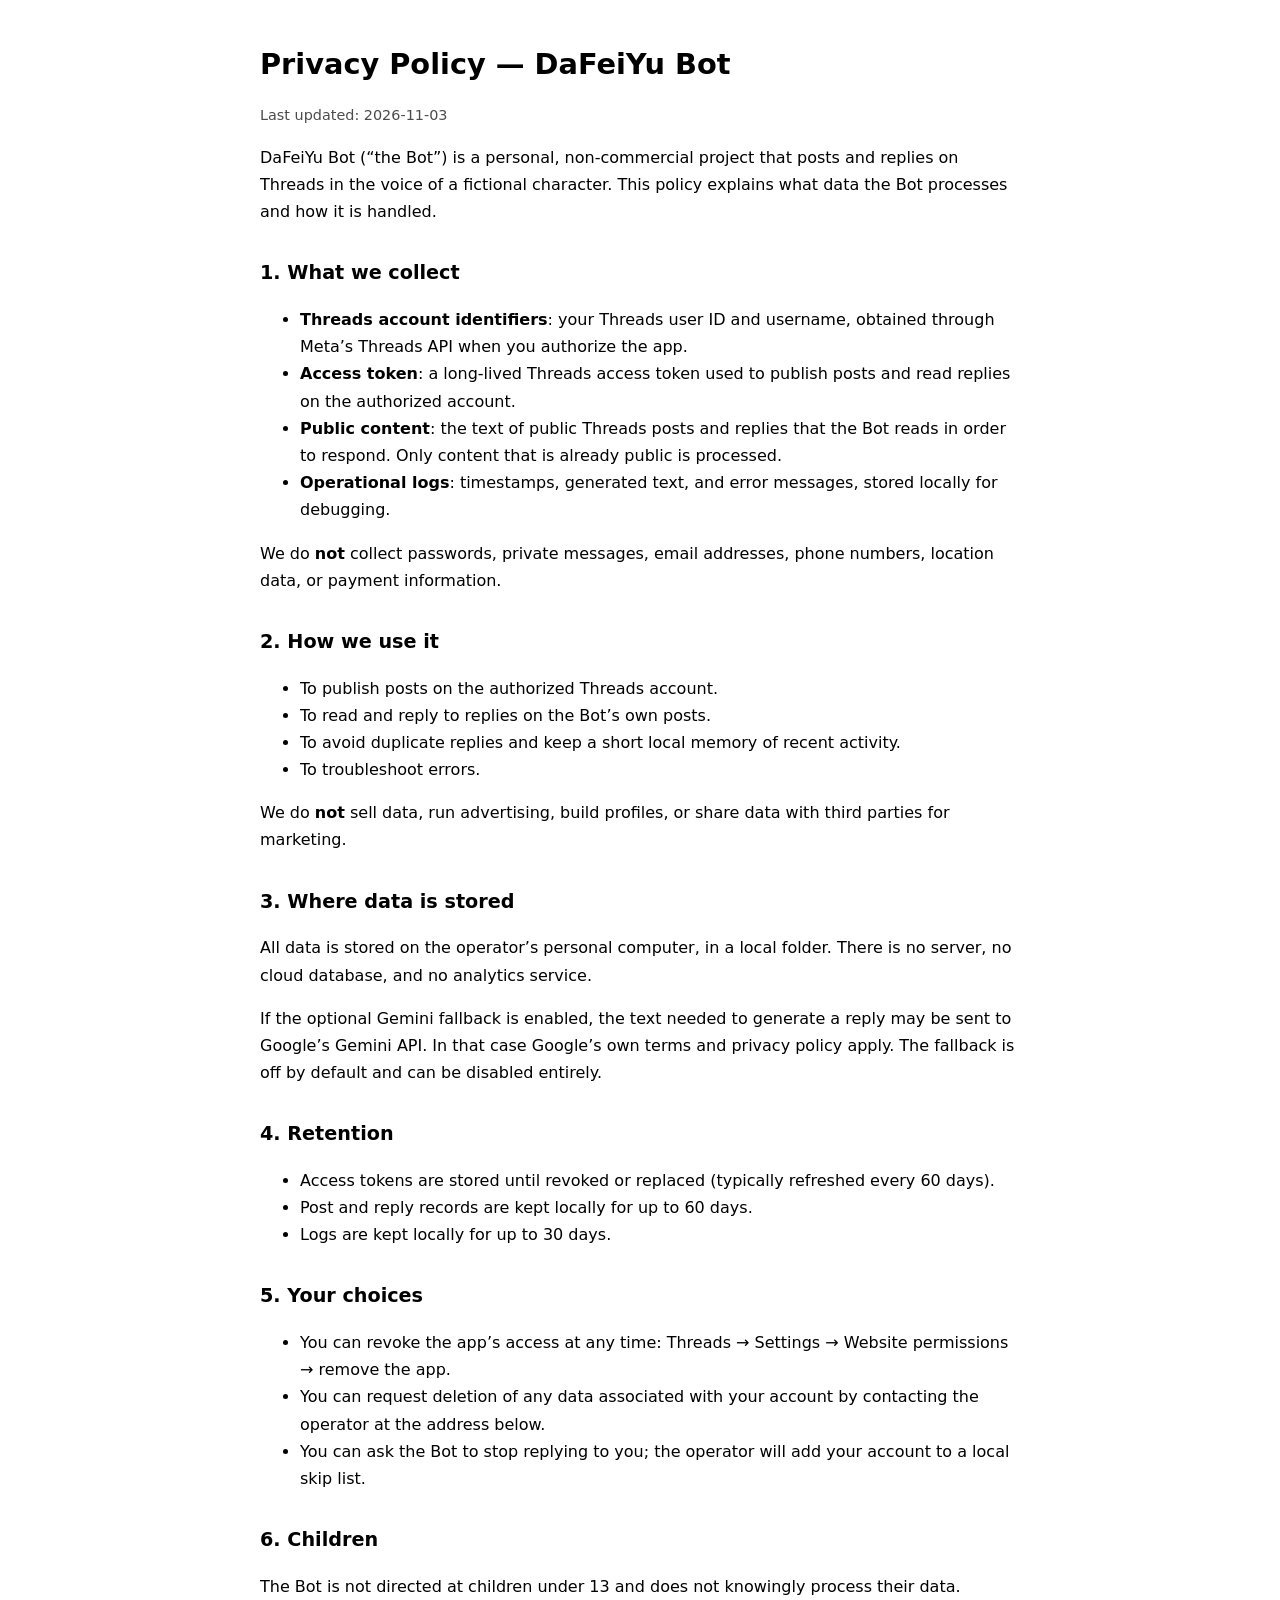
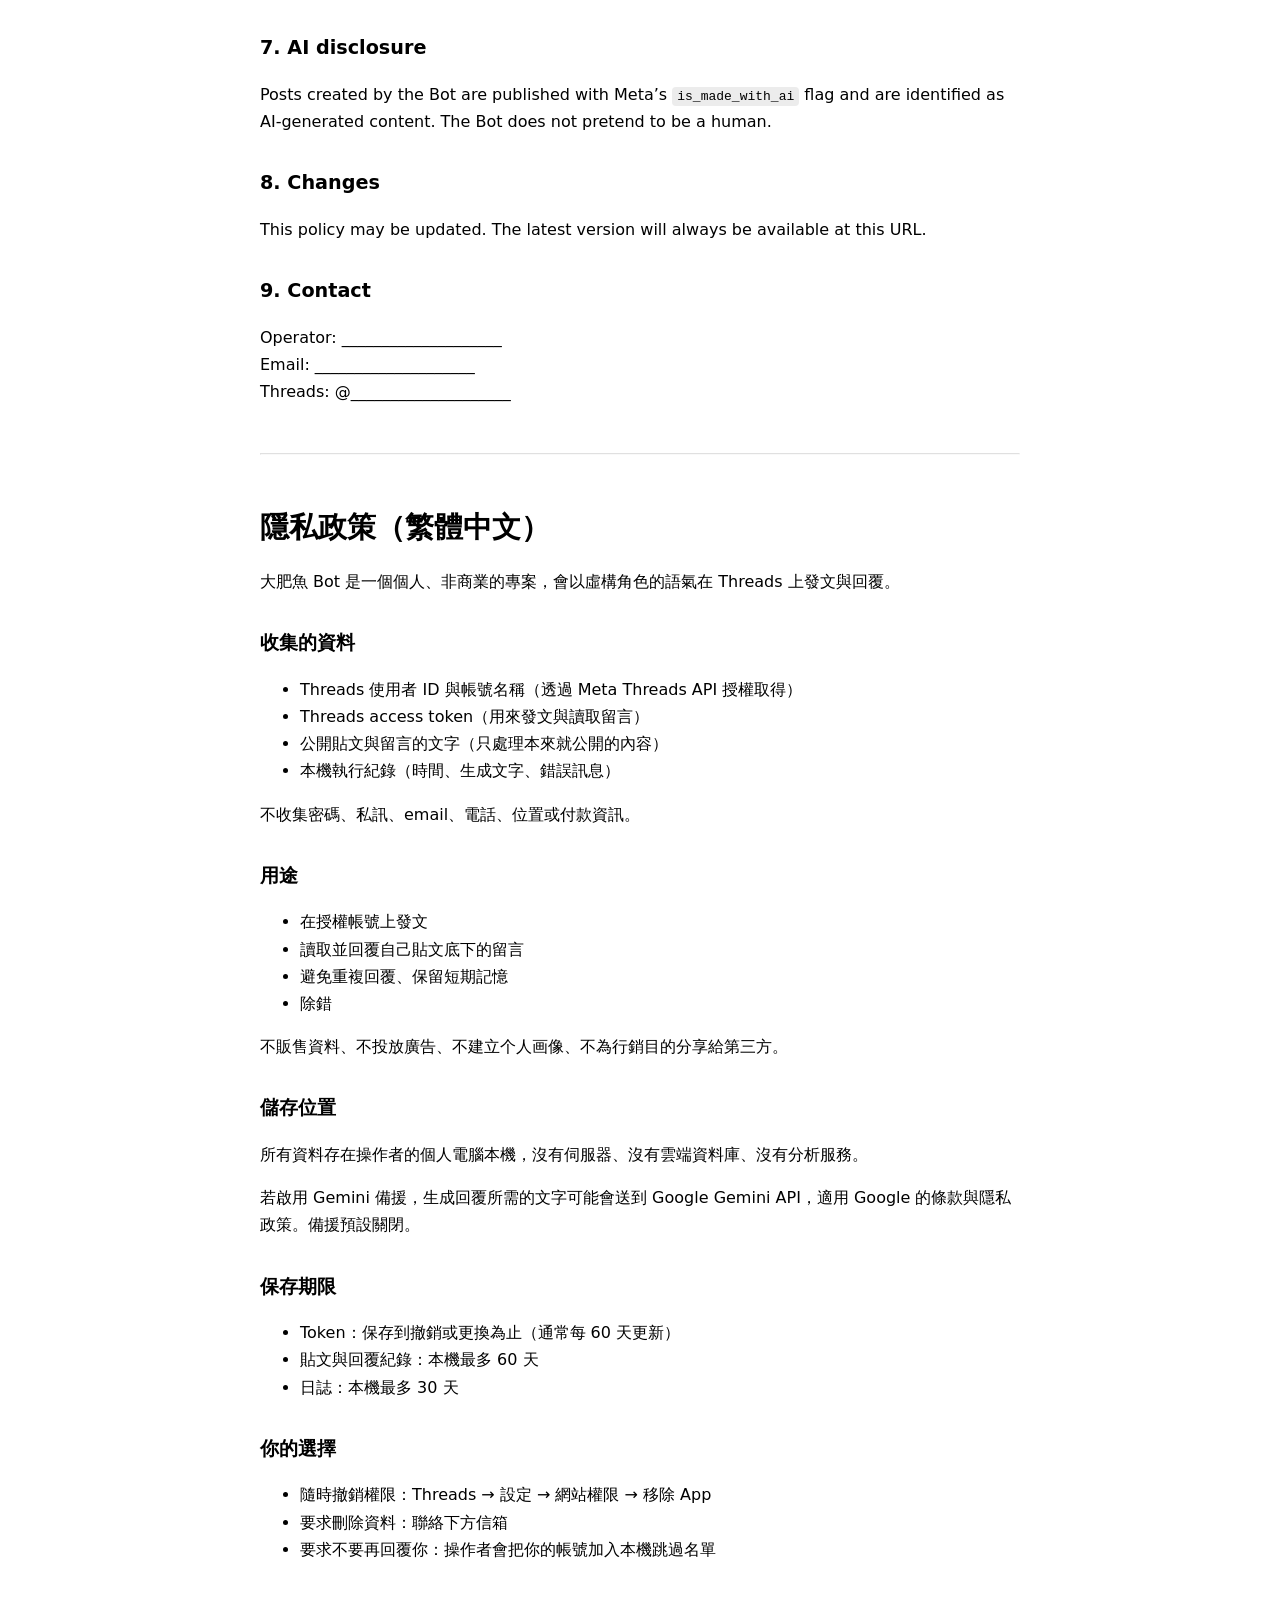
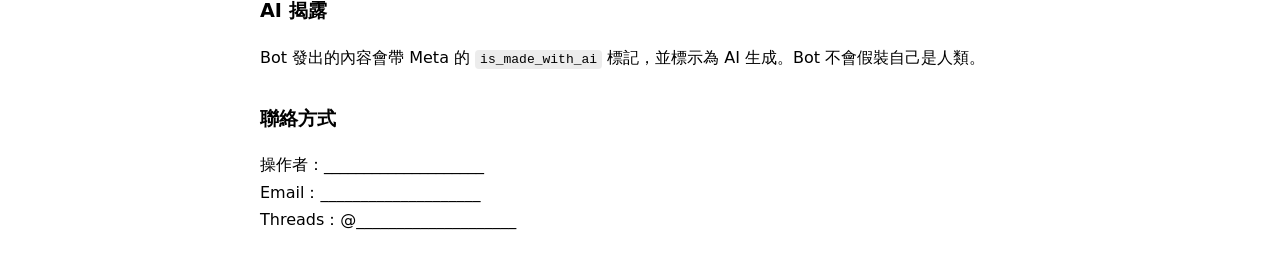
==== docs/app-review/privacy-policy.html @ 842f491e "第一次上傳：大肥魚 Threads 機器人 + 桌寵 + 手機版 + 雲端排程" ====
<!doctype html>
<html lang="en">
<head>
<meta charset="utf-8">
<meta name="viewport" content="width=device-width, initial-scale=1">
<title>Privacy Policy — DaFeiYu Bot</title>
<style>
  :root { color-scheme: light dark; }
  body { max-width: 760px; margin: 40px auto; padding: 0 20px; font-family: system-ui, -apple-system, "Segoe UI", sans-serif; line-height: 1.7; }
  h1 { font-size: 1.8rem; margin-bottom: .2rem; }
  h2 { margin-top: 2rem; font-size: 1.2rem; }
  .meta { opacity: .7; font-size: .9rem; }
  code { background: rgba(127,127,127,.15); padding: 2px 5px; border-radius: 4px; }
  hr { margin: 3rem 0; opacity: .3; }
</style>
</head>
<body>
<h1>Privacy Policy — DaFeiYu Bot</h1>
<p class="meta">Last updated: 2026-11-03</p>

<p>DaFeiYu Bot (“the Bot”) is a personal, non-commercial project that posts and replies on Threads in the voice of a fictional character. This policy explains what data the Bot processes and how it is handled.</p>

<h2>1. What we collect</h2>
<ul>
  <li><strong>Threads account identifiers</strong>: your Threads user ID and username, obtained through Meta’s Threads API when you authorize the app.</li>
  <li><strong>Access token</strong>: a long-lived Threads access token used to publish posts and read replies on the authorized account.</li>
  <li><strong>Public content</strong>: the text of public Threads posts and replies that the Bot reads in order to respond. Only content that is already public is processed.</li>
  <li><strong>Operational logs</strong>: timestamps, generated text, and error messages, stored locally for debugging.</li>
</ul>
<p>We do <strong>not</strong> collect passwords, private messages, email addresses, phone numbers, location data, or payment information.</p>

<h2>2. How we use it</h2>
<ul>
  <li>To publish posts on the authorized Threads account.</li>
  <li>To read and reply to replies on the Bot’s own posts.</li>
  <li>To avoid duplicate replies and keep a short local memory of recent activity.</li>
  <li>To troubleshoot errors.</li>
</ul>
<p>We do <strong>not</strong> sell data, run advertising, build profiles, or share data with third parties for marketing.</p>

<h2>3. Where data is stored</h2>
<p>All data is stored on the operator’s personal computer, in a local folder. There is no server, no cloud database, and no analytics service.</p>
<p>If the optional Gemini fallback is enabled, the text needed to generate a reply may be sent to Google’s Gemini API. In that case Google’s own terms and privacy policy apply. The fallback is off by default and can be disabled entirely.</p>

<h2>4. Retention</h2>
<ul>
  <li>Access tokens are stored until revoked or replaced (typically refreshed every 60 days).</li>
  <li>Post and reply records are kept locally for up to 60 days.</li>
  <li>Logs are kept locally for up to 30 days.</li>
</ul>

<h2>5. Your choices</h2>
<ul>
  <li>You can revoke the app’s access at any time: Threads → Settings → Website permissions → remove the app.</li>
  <li>You can request deletion of any data associated with your account by contacting the operator at the address below.</li>
  <li>You can ask the Bot to stop replying to you; the operator will add your account to a local skip list.</li>
</ul>

<h2>6. Children</h2>
<p>The Bot is not directed at children under 13 and does not knowingly process their data.</p>

<h2>7. AI disclosure</h2>
<p>Posts created by the Bot are published with Meta’s <code>is_made_with_ai</code> flag and are identified as AI-generated content. The Bot does not pretend to be a human.</p>

<h2>8. Changes</h2>
<p>This policy may be updated. The latest version will always be available at this URL.</p>

<h2>9. Contact</h2>
<p>Operator: ____________________<br>
Email: ____________________<br>
Threads: @____________________</p>

<hr>

<h1>隱私政策（繁體中文）</h1>
<p>大肥魚 Bot 是一個個人、非商業的專案，會以虛構角色的語氣在 Threads 上發文與回覆。</p>

<h2>收集的資料</h2>
<ul>
  <li>Threads 使用者 ID 與帳號名稱（透過 Meta Threads API 授權取得）</li>
  <li>Threads access token（用來發文與讀取留言）</li>
  <li>公開貼文與留言的文字（只處理本來就公開的內容）</li>
  <li>本機執行紀錄（時間、生成文字、錯誤訊息）</li>
</ul>
<p>不收集密碼、私訊、email、電話、位置或付款資訊。</p>

<h2>用途</h2>
<ul>
  <li>在授權帳號上發文</li>
  <li>讀取並回覆自己貼文底下的留言</li>
  <li>避免重複回覆、保留短期記憶</li>
  <li>除錯</li>
</ul>
<p>不販售資料、不投放廣告、不建立个人画像、不為行銷目的分享給第三方。</p>

<h2>儲存位置</h2>
<p>所有資料存在操作者的個人電腦本機，沒有伺服器、沒有雲端資料庫、沒有分析服務。</p>
<p>若啟用 Gemini 備援，生成回覆所需的文字可能會送到 Google Gemini API，適用 Google 的條款與隱私政策。備援預設關閉。</p>

<h2>保存期限</h2>
<ul>
  <li>Token：保存到撤銷或更換為止（通常每 60 天更新）</li>
  <li>貼文與回覆紀錄：本機最多 60 天</li>
  <li>日誌：本機最多 30 天</li>
</ul>

<h2>你的選擇</h2>
<ul>
  <li>隨時撤銷權限：Threads → 設定 → 網站權限 → 移除 App</li>
  <li>要求刪除資料：聯絡下方信箱</li>
  <li>要求不要再回覆你：操作者會把你的帳號加入本機跳過名單</li>
</ul>

<h2>AI 揭露</h2>
<p>Bot 發出的內容會帶 Meta 的 <code>is_made_with_ai</code> 標記，並標示為 AI 生成。Bot 不會假裝自己是人類。</p>

<h2>聯絡方式</h2>
<p>操作者：____________________<br>
Email：____________________<br>
Threads：@____________________</p>
</body>
</html>
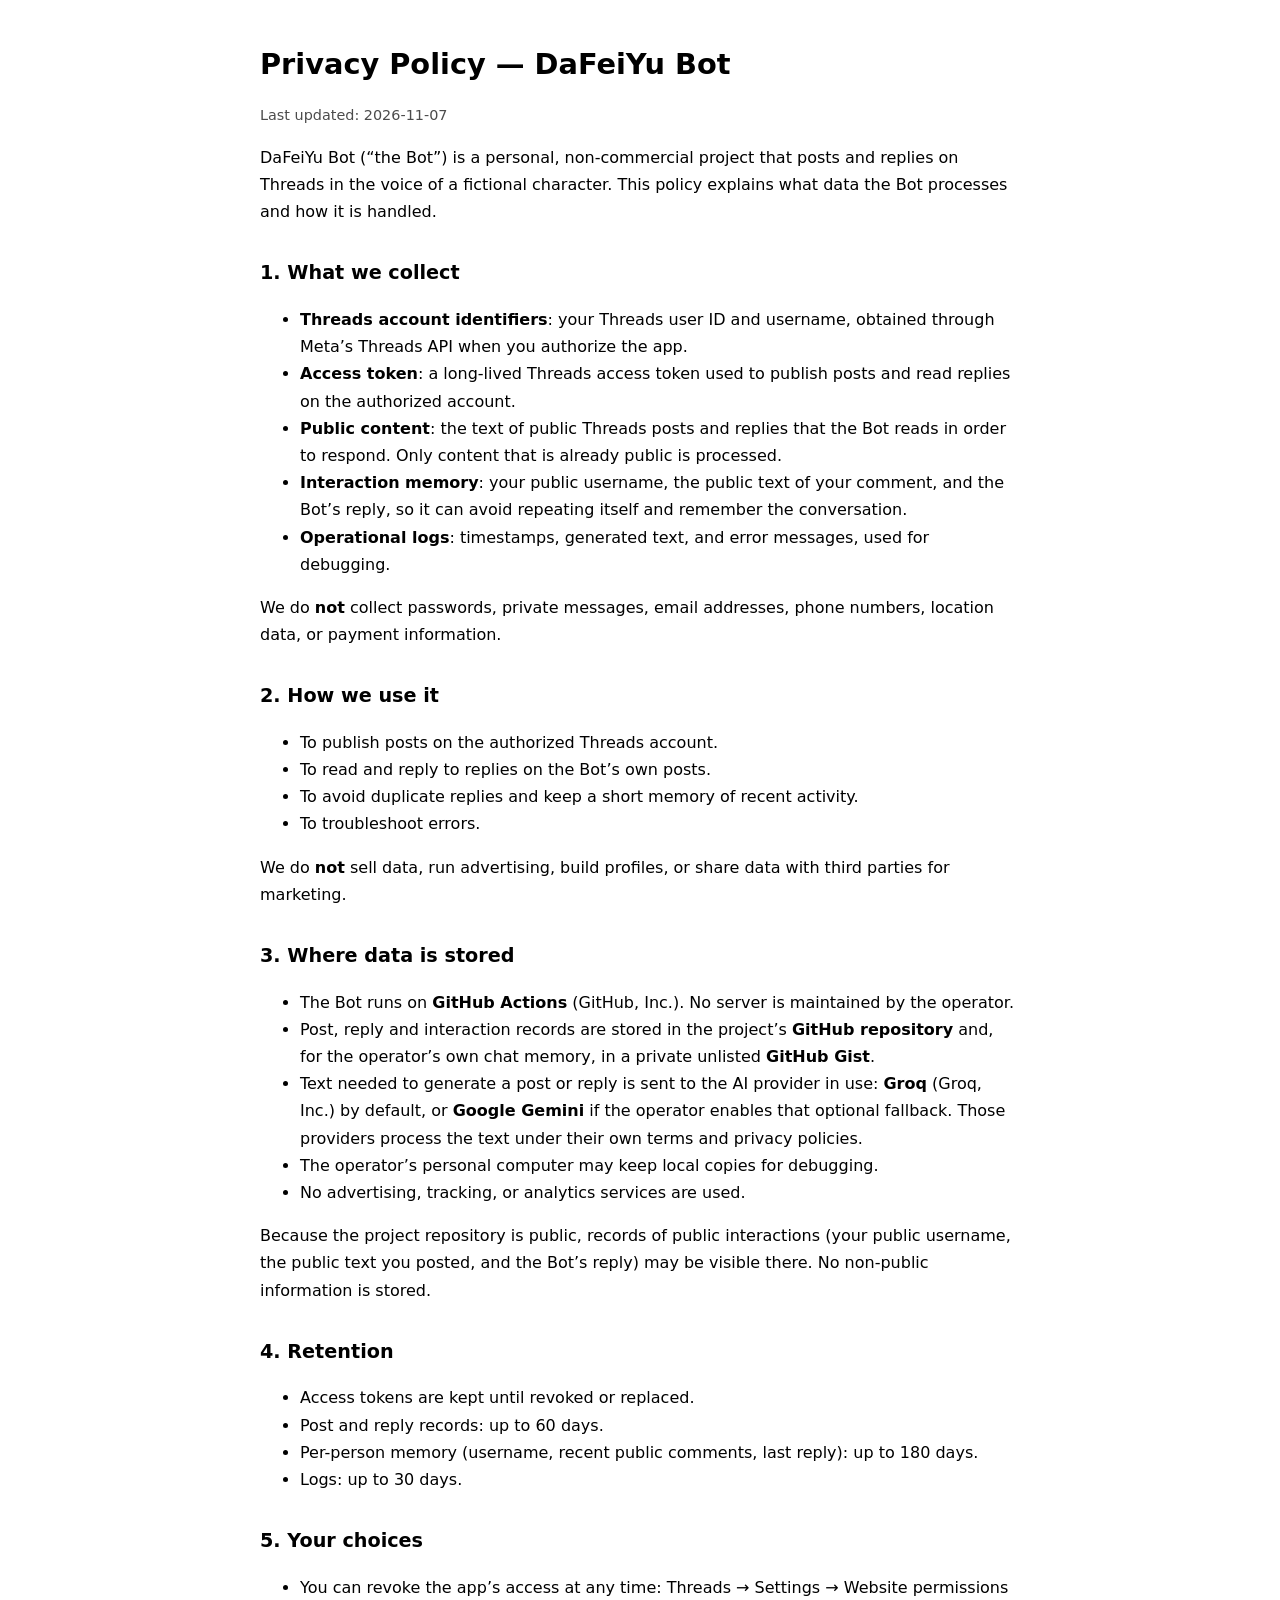
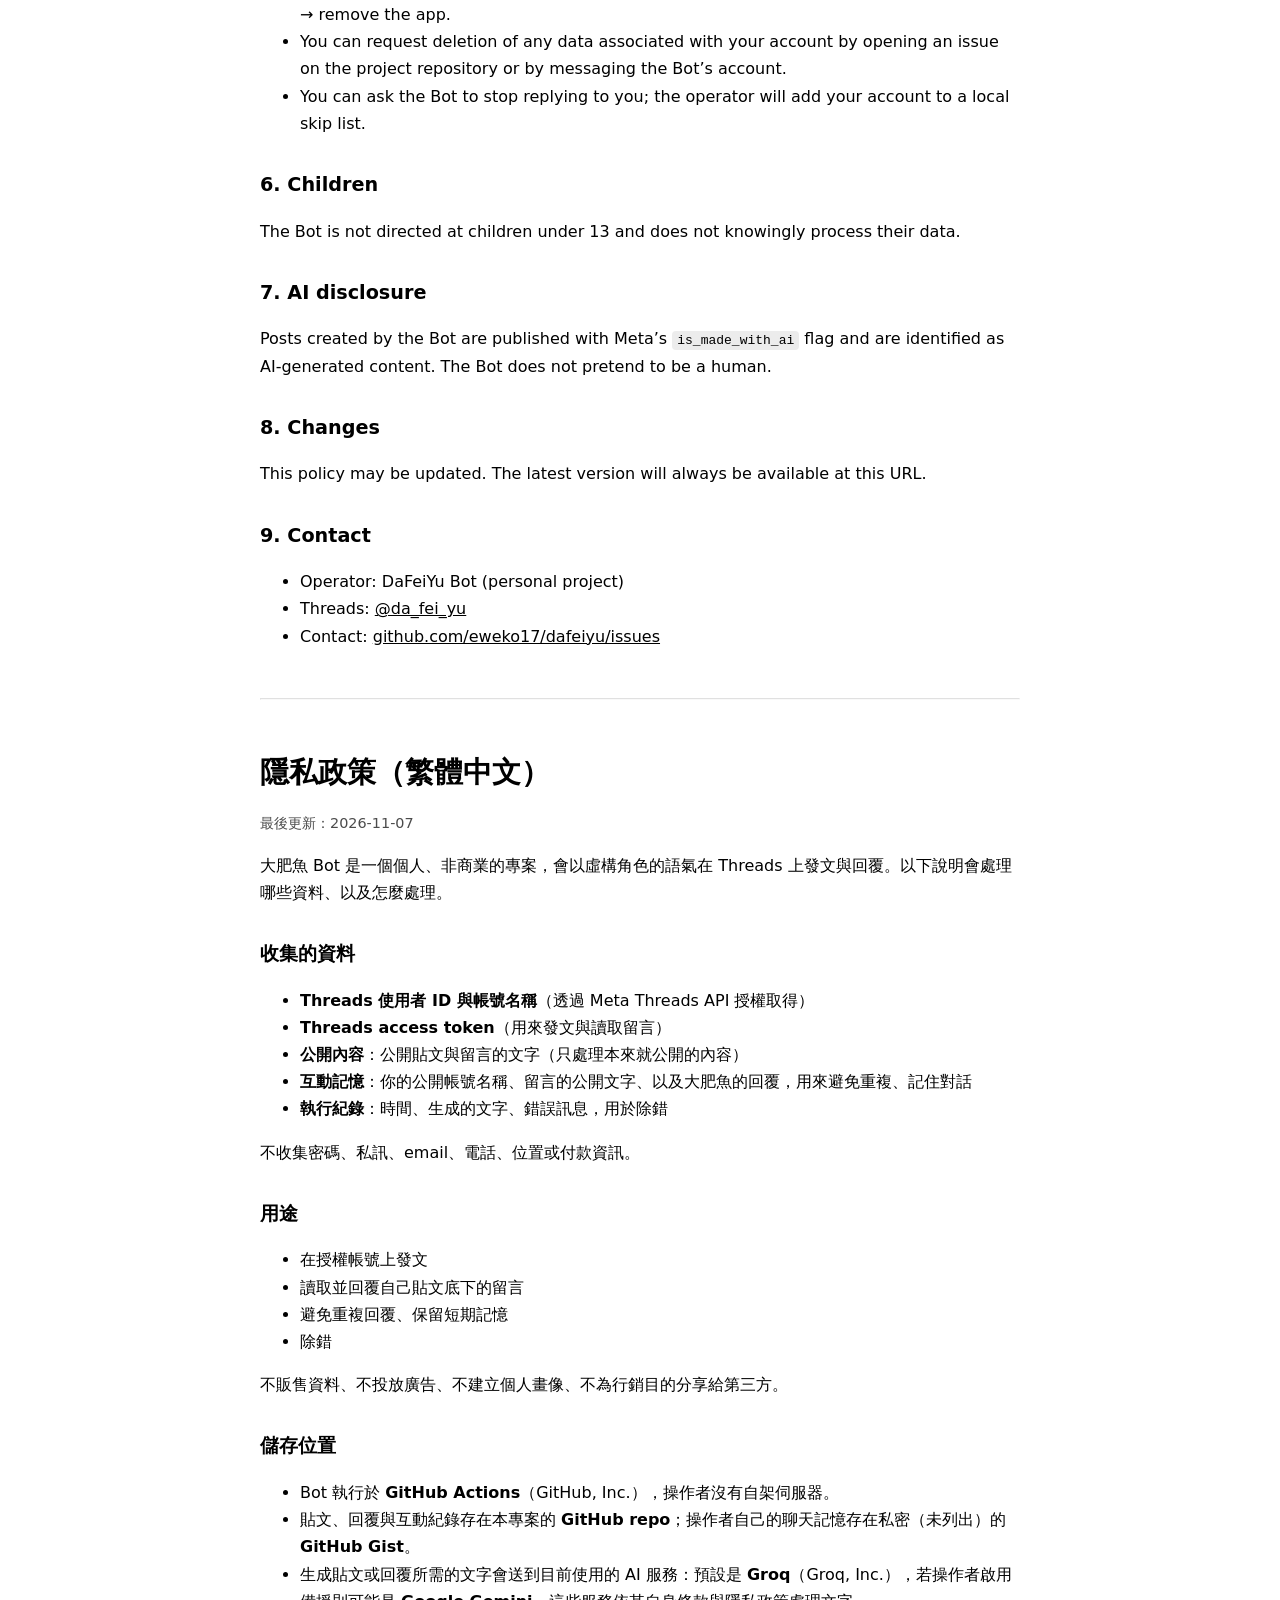
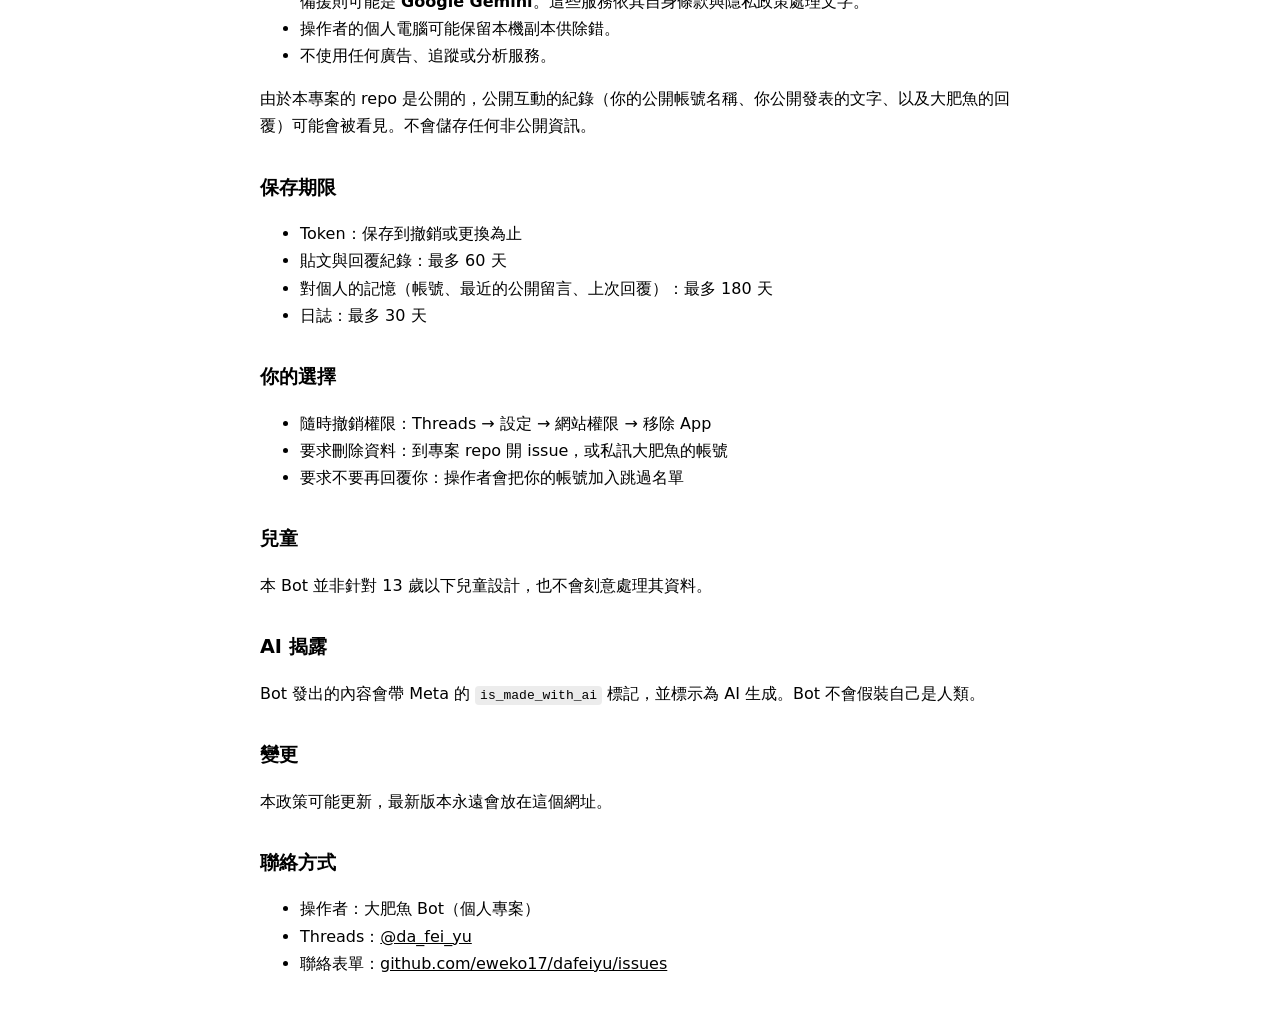
==== commit e1aa3bd2: "整理文件與排程：新增首頁、隱私權政策與服務條款，移除無效的雲端續期" ====
--- a/docs/app-review/privacy-policy.html
+++ b/docs/app-review/privacy-policy.html
@@ -6,17 +6,18 @@
 <title>Privacy Policy — DaFeiYu Bot</title>
 <style>
   :root { color-scheme: light dark; }
-  body { max-width: 760px; margin: 40px auto; padding: 0 20px; font-family: system-ui, -apple-system, "Segoe UI", sans-serif; line-height: 1.7; }
+  body { max-width: 760px; margin: 40px auto; padding: 0 20px; font-family: system-ui, -apple-system, "Segoe UI", "Noto Sans TC", sans-serif; line-height: 1.7; }
   h1 { font-size: 1.8rem; margin-bottom: .2rem; }
   h2 { margin-top: 2rem; font-size: 1.2rem; }
   .meta { opacity: .7; font-size: .9rem; }
   code { background: rgba(127,127,127,.15); padding: 2px 5px; border-radius: 4px; }
   hr { margin: 3rem 0; opacity: .3; }
+  a { color: inherit; }
 </style>
 </head>
 <body>
 <h1>Privacy Policy — DaFeiYu Bot</h1>
-<p class="meta">Last updated: 2026-11-03</p>
+<p class="meta">Last updated: 2026-11-07</p>
 
 <p>DaFeiYu Bot (“the Bot”) is a personal, non-commercial project that posts and replies on Threads in the voice of a fictional character. This policy explains what data the Bot processes and how it is handled.</p>
 
@@ -25,7 +26,8 @@
   <li><strong>Threads account identifiers</strong>: your Threads user ID and username, obtained through Meta’s Threads API when you authorize the app.</li>
   <li><strong>Access token</strong>: a long-lived Threads access token used to publish posts and read replies on the authorized account.</li>
   <li><strong>Public content</strong>: the text of public Threads posts and replies that the Bot reads in order to respond. Only content that is already public is processed.</li>
-  <li><strong>Operational logs</strong>: timestamps, generated text, and error messages, stored locally for debugging.</li>
+  <li><strong>Interaction memory</strong>: your public username, the public text of your comment, and the Bot’s reply, so it can avoid repeating itself and remember the conversation.</li>
+  <li><strong>Operational logs</strong>: timestamps, generated text, and error messages, used for debugging.</li>
 </ul>
 <p>We do <strong>not</strong> collect passwords, private messages, email addresses, phone numbers, location data, or payment information.</p>
 
@@ -33,26 +35,33 @@
 <ul>
   <li>To publish posts on the authorized Threads account.</li>
   <li>To read and reply to replies on the Bot’s own posts.</li>
-  <li>To avoid duplicate replies and keep a short local memory of recent activity.</li>
+  <li>To avoid duplicate replies and keep a short memory of recent activity.</li>
   <li>To troubleshoot errors.</li>
 </ul>
 <p>We do <strong>not</strong> sell data, run advertising, build profiles, or share data with third parties for marketing.</p>
 
 <h2>3. Where data is stored</h2>
-<p>All data is stored on the operator’s personal computer, in a local folder. There is no server, no cloud database, and no analytics service.</p>
-<p>If the optional Gemini fallback is enabled, the text needed to generate a reply may be sent to Google’s Gemini API. In that case Google’s own terms and privacy policy apply. The fallback is off by default and can be disabled entirely.</p>
+<ul>
+  <li>The Bot runs on <strong>GitHub Actions</strong> (GitHub, Inc.). No server is maintained by the operator.</li>
+  <li>Post, reply and interaction records are stored in the project’s <strong>GitHub repository</strong> and, for the operator’s own chat memory, in a private unlisted <strong>GitHub Gist</strong>.</li>
+  <li>Text needed to generate a post or reply is sent to the AI provider in use: <strong>Groq</strong> (Groq, Inc.) by default, or <strong>Google Gemini</strong> if the operator enables that optional fallback. Those providers process the text under their own terms and privacy policies.</li>
+  <li>The operator’s personal computer may keep local copies for debugging.</li>
+  <li>No advertising, tracking, or analytics services are used.</li>
+</ul>
+<p>Because the project repository is public, records of public interactions (your public username, the public text you posted, and the Bot’s reply) may be visible there. No non-public information is stored.</p>
 
 <h2>4. Retention</h2>
 <ul>
-  <li>Access tokens are stored until revoked or replaced (typically refreshed every 60 days).</li>
-  <li>Post and reply records are kept locally for up to 60 days.</li>
-  <li>Logs are kept locally for up to 30 days.</li>
+  <li>Access tokens are kept until revoked or replaced.</li>
+  <li>Post and reply records: up to 60 days.</li>
+  <li>Per-person memory (username, recent public comments, last reply): up to 180 days.</li>
+  <li>Logs: up to 30 days.</li>
 </ul>
 
 <h2>5. Your choices</h2>
 <ul>
   <li>You can revoke the app’s access at any time: Threads → Settings → Website permissions → remove the app.</li>
-  <li>You can request deletion of any data associated with your account by contacting the operator at the address below.</li>
+  <li>You can request deletion of any data associated with your account by opening an issue on the project repository or by messaging the Bot’s account.</li>
   <li>You can ask the Bot to stop replying to you; the operator will add your account to a local skip list.</li>
 </ul>
 
@@ -66,21 +75,26 @@
 <p>This policy may be updated. The latest version will always be available at this URL.</p>
 
 <h2>9. Contact</h2>
-<p>Operator: ____________________<br>
-Email: ____________________<br>
-Threads: @____________________</p>
+<ul>
+  <li>Operator: DaFeiYu Bot (personal project)</li>
+  <li>Threads: <a href="https://www.threads.net/@da_fei_yu">@da_fei_yu</a></li>
+  <li>Contact: <a href="https://github.com/eweko17/dafeiyu/issues">github.com/eweko17/dafeiyu/issues</a></li>
+</ul>
 
 <hr>
 
 <h1>隱私政策（繁體中文）</h1>
-<p>大肥魚 Bot 是一個個人、非商業的專案，會以虛構角色的語氣在 Threads 上發文與回覆。</p>
+<p class="meta">最後更新：2026-11-07</p>
+
+<p>大肥魚 Bot 是一個個人、非商業的專案，會以虛構角色的語氣在 Threads 上發文與回覆。以下說明會處理哪些資料、以及怎麼處理。</p>
 
 <h2>收集的資料</h2>
 <ul>
-  <li>Threads 使用者 ID 與帳號名稱（透過 Meta Threads API 授權取得）</li>
-  <li>Threads access token（用來發文與讀取留言）</li>
-  <li>公開貼文與留言的文字（只處理本來就公開的內容）</li>
-  <li>本機執行紀錄（時間、生成文字、錯誤訊息）</li>
+  <li><strong>Threads 使用者 ID 與帳號名稱</strong>（透過 Meta Threads API 授權取得）</li>
+  <li><strong>Threads access token</strong>（用來發文與讀取留言）</li>
+  <li><strong>公開內容</strong>：公開貼文與留言的文字（只處理本來就公開的內容）</li>
+  <li><strong>互動記憶</strong>：你的公開帳號名稱、留言的公開文字、以及大肥魚的回覆，用來避免重複、記住對話</li>
+  <li><strong>執行紀錄</strong>：時間、生成的文字、錯誤訊息，用於除錯</li>
 </ul>
 <p>不收集密碼、私訊、email、電話、位置或付款資訊。</p>
 
@@ -91,32 +105,47 @@
   <li>避免重複回覆、保留短期記憶</li>
   <li>除錯</li>
 </ul>
-<p>不販售資料、不投放廣告、不建立个人画像、不為行銷目的分享給第三方。</p>
+<p>不販售資料、不投放廣告、不建立個人畫像、不為行銷目的分享給第三方。</p>
 
 <h2>儲存位置</h2>
-<p>所有資料存在操作者的個人電腦本機，沒有伺服器、沒有雲端資料庫、沒有分析服務。</p>
-<p>若啟用 Gemini 備援，生成回覆所需的文字可能會送到 Google Gemini API，適用 Google 的條款與隱私政策。備援預設關閉。</p>
+<ul>
+  <li>Bot 執行於 <strong>GitHub Actions</strong>（GitHub, Inc.），操作者沒有自架伺服器。</li>
+  <li>貼文、回覆與互動紀錄存在本專案的 <strong>GitHub repo</strong>；操作者自己的聊天記憶存在私密（未列出）的 <strong>GitHub Gist</strong>。</li>
+  <li>生成貼文或回覆所需的文字會送到目前使用的 AI 服務：預設是 <strong>Groq</strong>（Groq, Inc.），若操作者啟用備援則可能是 <strong>Google Gemini</strong>。這些服務依其自身條款與隱私政策處理文字。</li>
+  <li>操作者的個人電腦可能保留本機副本供除錯。</li>
+  <li>不使用任何廣告、追蹤或分析服務。</li>
+</ul>
+<p>由於本專案的 repo 是公開的，公開互動的紀錄（你的公開帳號名稱、你公開發表的文字、以及大肥魚的回覆）可能會被看見。不會儲存任何非公開資訊。</p>
 
 <h2>保存期限</h2>
 <ul>
-  <li>Token：保存到撤銷或更換為止（通常每 60 天更新）</li>
-  <li>貼文與回覆紀錄：本機最多 60 天</li>
-  <li>日誌：本機最多 30 天</li>
+  <li>Token：保存到撤銷或更換為止</li>
+  <li>貼文與回覆紀錄：最多 60 天</li>
+  <li>對個人的記憶（帳號、最近的公開留言、上次回覆）：最多 180 天</li>
+  <li>日誌：最多 30 天</li>
 </ul>
 
 <h2>你的選擇</h2>
 <ul>
   <li>隨時撤銷權限：Threads → 設定 → 網站權限 → 移除 App</li>
-  <li>要求刪除資料：聯絡下方信箱</li>
-  <li>要求不要再回覆你：操作者會把你的帳號加入本機跳過名單</li>
+  <li>要求刪除資料：到專案 repo 開 issue，或私訊大肥魚的帳號</li>
+  <li>要求不要再回覆你：操作者會把你的帳號加入跳過名單</li>
 </ul>
+
+<h2>兒童</h2>
+<p>本 Bot 並非針對 13 歲以下兒童設計，也不會刻意處理其資料。</p>
 
 <h2>AI 揭露</h2>
 <p>Bot 發出的內容會帶 Meta 的 <code>is_made_with_ai</code> 標記，並標示為 AI 生成。Bot 不會假裝自己是人類。</p>
 
+<h2>變更</h2>
+<p>本政策可能更新，最新版本永遠會放在這個網址。</p>
+
 <h2>聯絡方式</h2>
-<p>操作者：____________________<br>
-Email：____________________<br>
-Threads：@____________________</p>
+<ul>
+  <li>操作者：大肥魚 Bot（個人專案）</li>
+  <li>Threads：<a href="https://www.threads.net/@da_fei_yu">@da_fei_yu</a></li>
+  <li>聯絡表單：<a href="https://github.com/eweko17/dafeiyu/issues">github.com/eweko17/dafeiyu/issues</a></li>
+</ul>
 </body>
 </html>
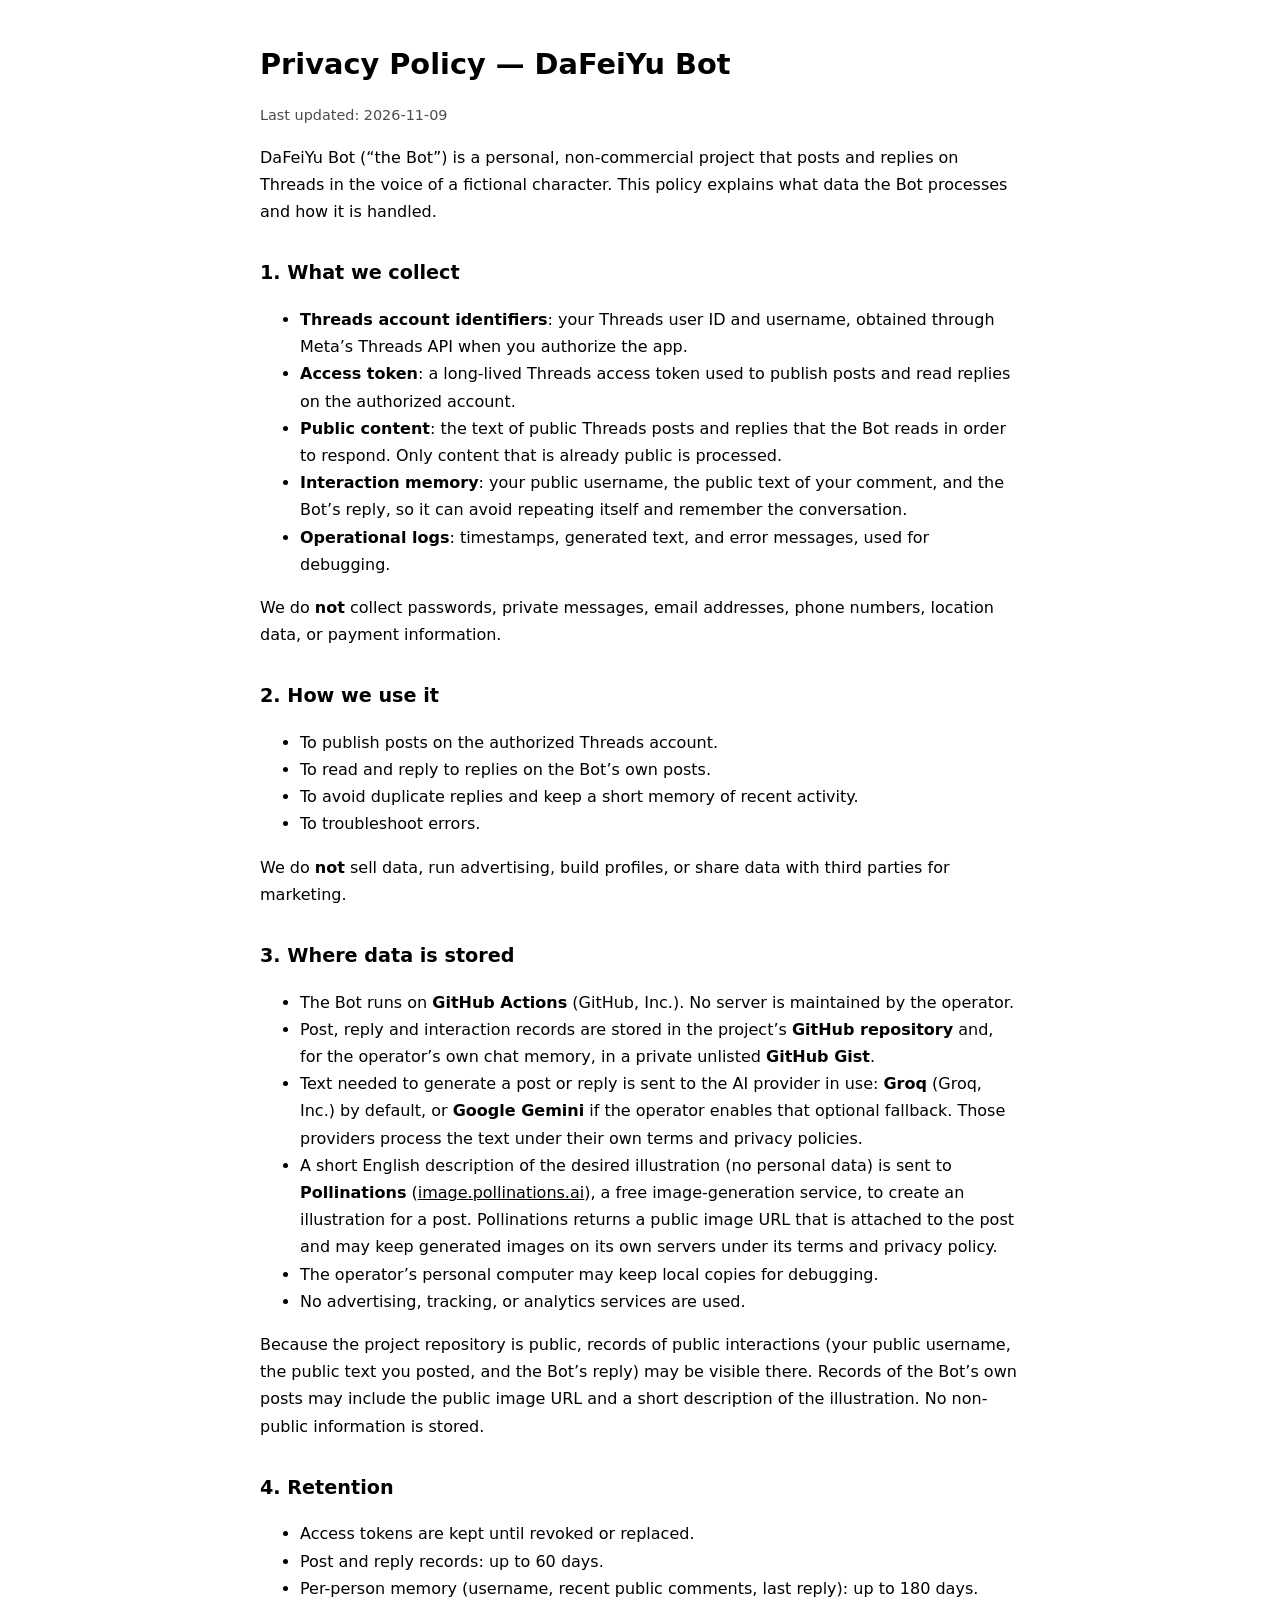
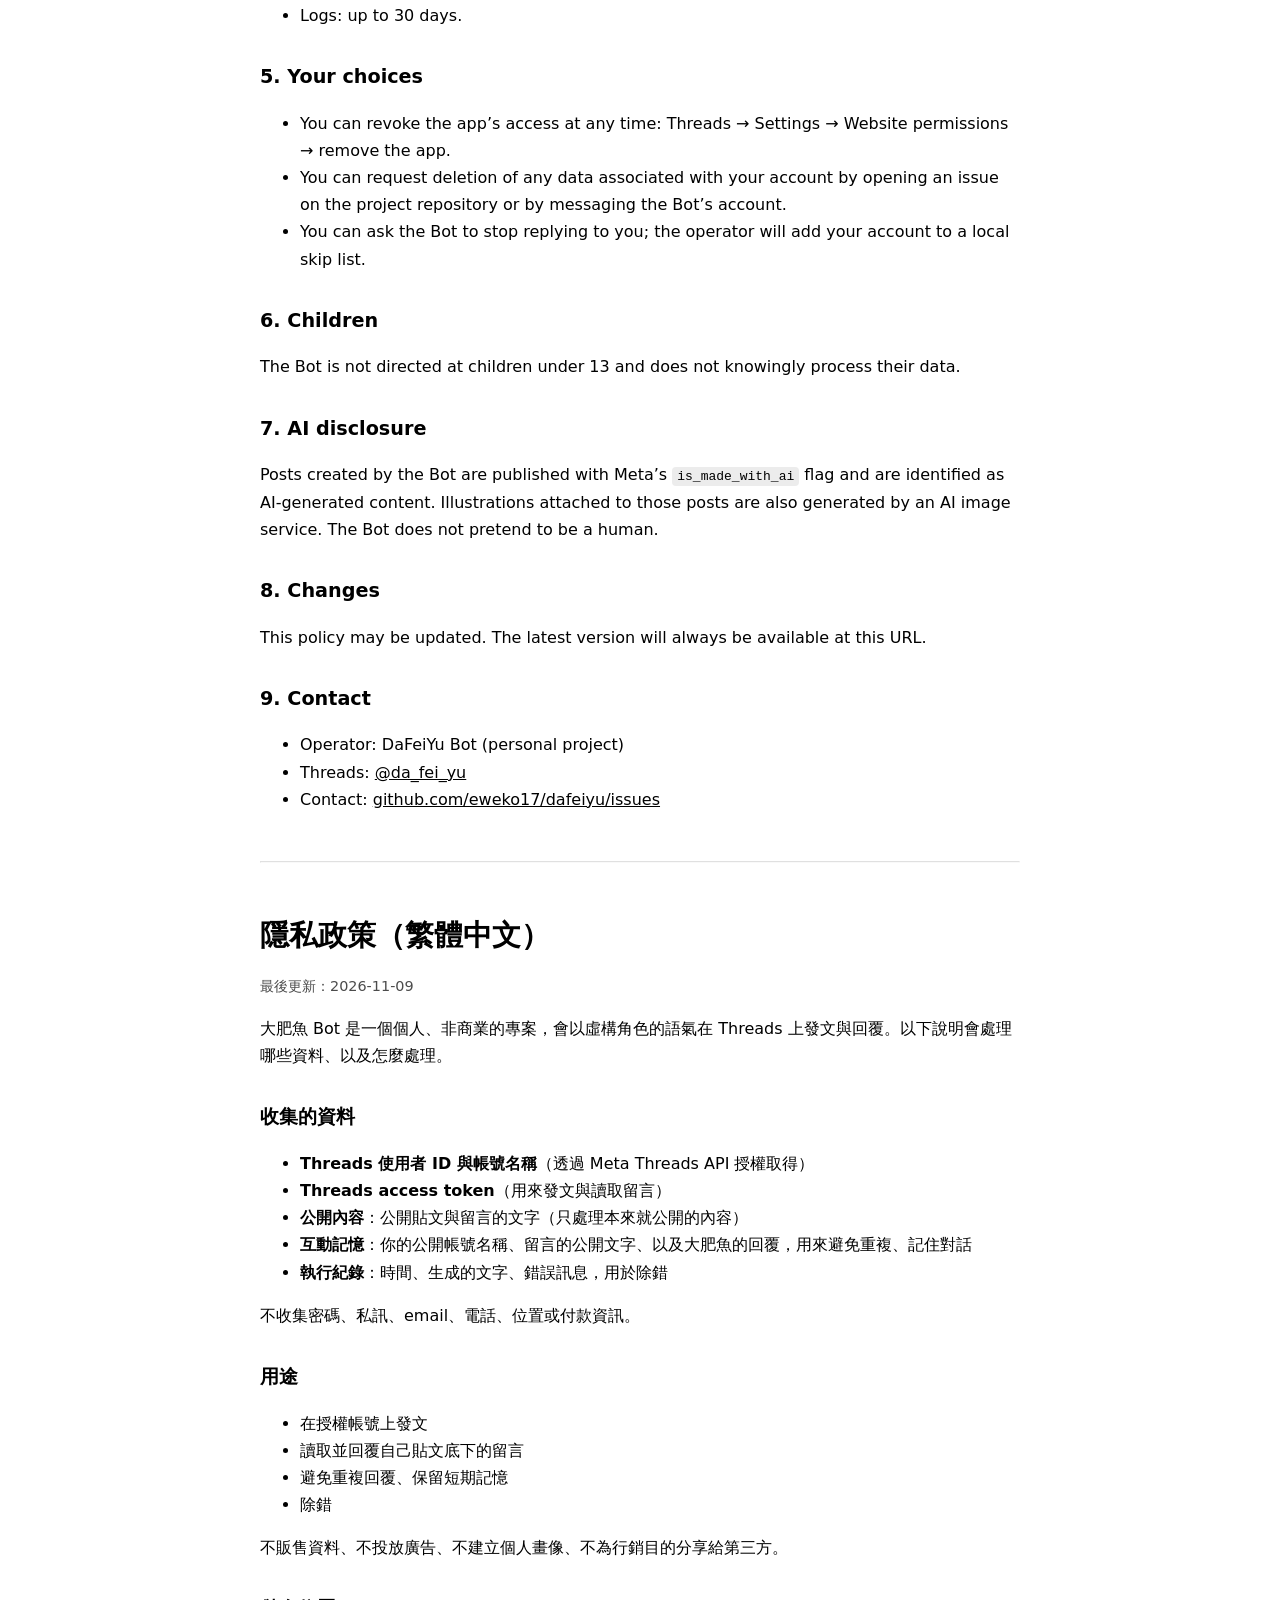
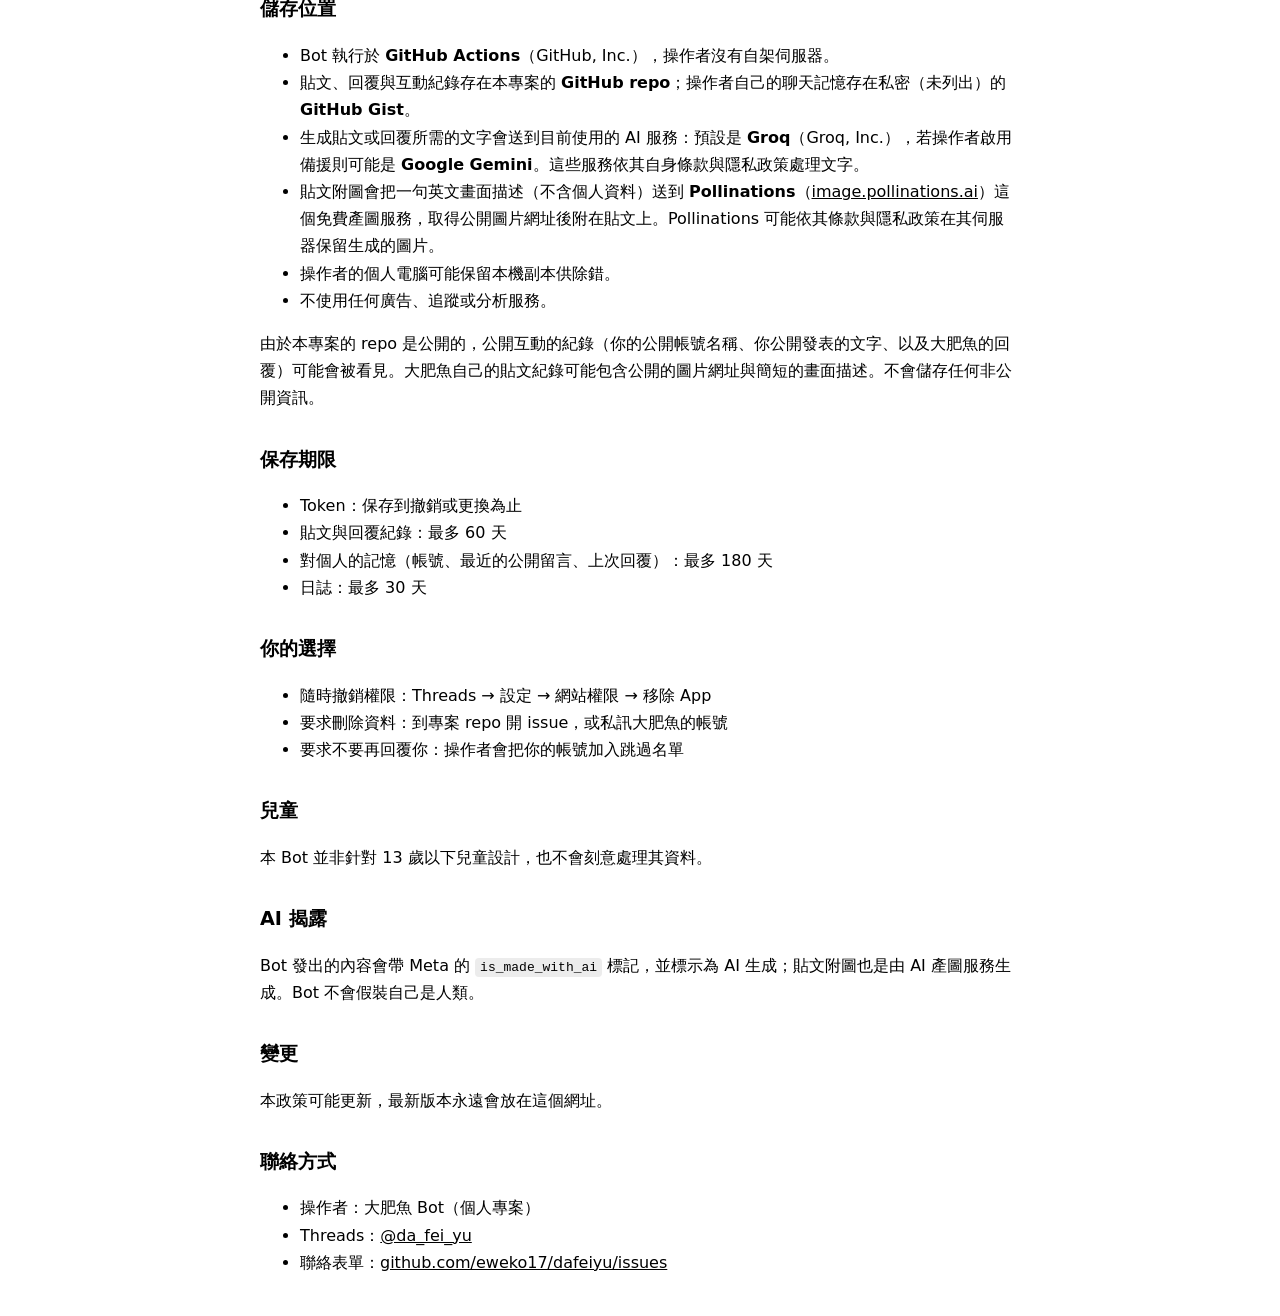
==== commit ade804bf: "貼文支援自動配圖：免費 Pollinations 產圖，失敗退回純文字" ====
--- a/docs/app-review/privacy-policy.html
+++ b/docs/app-review/privacy-policy.html
@@ -17,7 +17,7 @@
 </head>
 <body>
 <h1>Privacy Policy — DaFeiYu Bot</h1>
-<p class="meta">Last updated: 2026-11-07</p>
+<p class="meta">Last updated: 2026-11-09</p>
 
 <p>DaFeiYu Bot (“the Bot”) is a personal, non-commercial project that posts and replies on Threads in the voice of a fictional character. This policy explains what data the Bot processes and how it is handled.</p>
 
@@ -45,10 +45,11 @@
   <li>The Bot runs on <strong>GitHub Actions</strong> (GitHub, Inc.). No server is maintained by the operator.</li>
   <li>Post, reply and interaction records are stored in the project’s <strong>GitHub repository</strong> and, for the operator’s own chat memory, in a private unlisted <strong>GitHub Gist</strong>.</li>
   <li>Text needed to generate a post or reply is sent to the AI provider in use: <strong>Groq</strong> (Groq, Inc.) by default, or <strong>Google Gemini</strong> if the operator enables that optional fallback. Those providers process the text under their own terms and privacy policies.</li>
+  <li>A short English description of the desired illustration (no personal data) is sent to <strong>Pollinations</strong> (<a href="https://image.pollinations.ai">image.pollinations.ai</a>), a free image-generation service, to create an illustration for a post. Pollinations returns a public image URL that is attached to the post and may keep generated images on its own servers under its terms and privacy policy.</li>
   <li>The operator’s personal computer may keep local copies for debugging.</li>
   <li>No advertising, tracking, or analytics services are used.</li>
 </ul>
-<p>Because the project repository is public, records of public interactions (your public username, the public text you posted, and the Bot’s reply) may be visible there. No non-public information is stored.</p>
+<p>Because the project repository is public, records of public interactions (your public username, the public text you posted, and the Bot’s reply) may be visible there. Records of the Bot’s own posts may include the public image URL and a short description of the illustration. No non-public information is stored.</p>
 
 <h2>4. Retention</h2>
 <ul>
@@ -69,7 +70,7 @@
 <p>The Bot is not directed at children under 13 and does not knowingly process their data.</p>
 
 <h2>7. AI disclosure</h2>
-<p>Posts created by the Bot are published with Meta’s <code>is_made_with_ai</code> flag and are identified as AI-generated content. The Bot does not pretend to be a human.</p>
+<p>Posts created by the Bot are published with Meta’s <code>is_made_with_ai</code> flag and are identified as AI-generated content. Illustrations attached to those posts are also generated by an AI image service. The Bot does not pretend to be a human.</p>
 
 <h2>8. Changes</h2>
 <p>This policy may be updated. The latest version will always be available at this URL.</p>
@@ -84,7 +85,7 @@
 <hr>
 
 <h1>隱私政策（繁體中文）</h1>
-<p class="meta">最後更新：2026-11-07</p>
+<p class="meta">最後更新：2026-11-09</p>
 
 <p>大肥魚 Bot 是一個個人、非商業的專案，會以虛構角色的語氣在 Threads 上發文與回覆。以下說明會處理哪些資料、以及怎麼處理。</p>
 
@@ -112,10 +113,11 @@
   <li>Bot 執行於 <strong>GitHub Actions</strong>（GitHub, Inc.），操作者沒有自架伺服器。</li>
   <li>貼文、回覆與互動紀錄存在本專案的 <strong>GitHub repo</strong>；操作者自己的聊天記憶存在私密（未列出）的 <strong>GitHub Gist</strong>。</li>
   <li>生成貼文或回覆所需的文字會送到目前使用的 AI 服務：預設是 <strong>Groq</strong>（Groq, Inc.），若操作者啟用備援則可能是 <strong>Google Gemini</strong>。這些服務依其自身條款與隱私政策處理文字。</li>
+  <li>貼文附圖會把一句英文畫面描述（不含個人資料）送到 <strong>Pollinations</strong>（<a href="https://image.pollinations.ai">image.pollinations.ai</a>）這個免費產圖服務，取得公開圖片網址後附在貼文上。Pollinations 可能依其條款與隱私政策在其伺服器保留生成的圖片。</li>
   <li>操作者的個人電腦可能保留本機副本供除錯。</li>
   <li>不使用任何廣告、追蹤或分析服務。</li>
 </ul>
-<p>由於本專案的 repo 是公開的，公開互動的紀錄（你的公開帳號名稱、你公開發表的文字、以及大肥魚的回覆）可能會被看見。不會儲存任何非公開資訊。</p>
+<p>由於本專案的 repo 是公開的，公開互動的紀錄（你的公開帳號名稱、你公開發表的文字、以及大肥魚的回覆）可能會被看見。大肥魚自己的貼文紀錄可能包含公開的圖片網址與簡短的畫面描述。不會儲存任何非公開資訊。</p>
 
 <h2>保存期限</h2>
 <ul>
@@ -136,7 +138,7 @@
 <p>本 Bot 並非針對 13 歲以下兒童設計，也不會刻意處理其資料。</p>
 
 <h2>AI 揭露</h2>
-<p>Bot 發出的內容會帶 Meta 的 <code>is_made_with_ai</code> 標記，並標示為 AI 生成。Bot 不會假裝自己是人類。</p>
+<p>Bot 發出的內容會帶 Meta 的 <code>is_made_with_ai</code> 標記，並標示為 AI 生成；貼文附圖也是由 AI 產圖服務生成。Bot 不會假裝自己是人類。</p>
 
 <h2>變更</h2>
 <p>本政策可能更新，最新版本永遠會放在這個網址。</p>
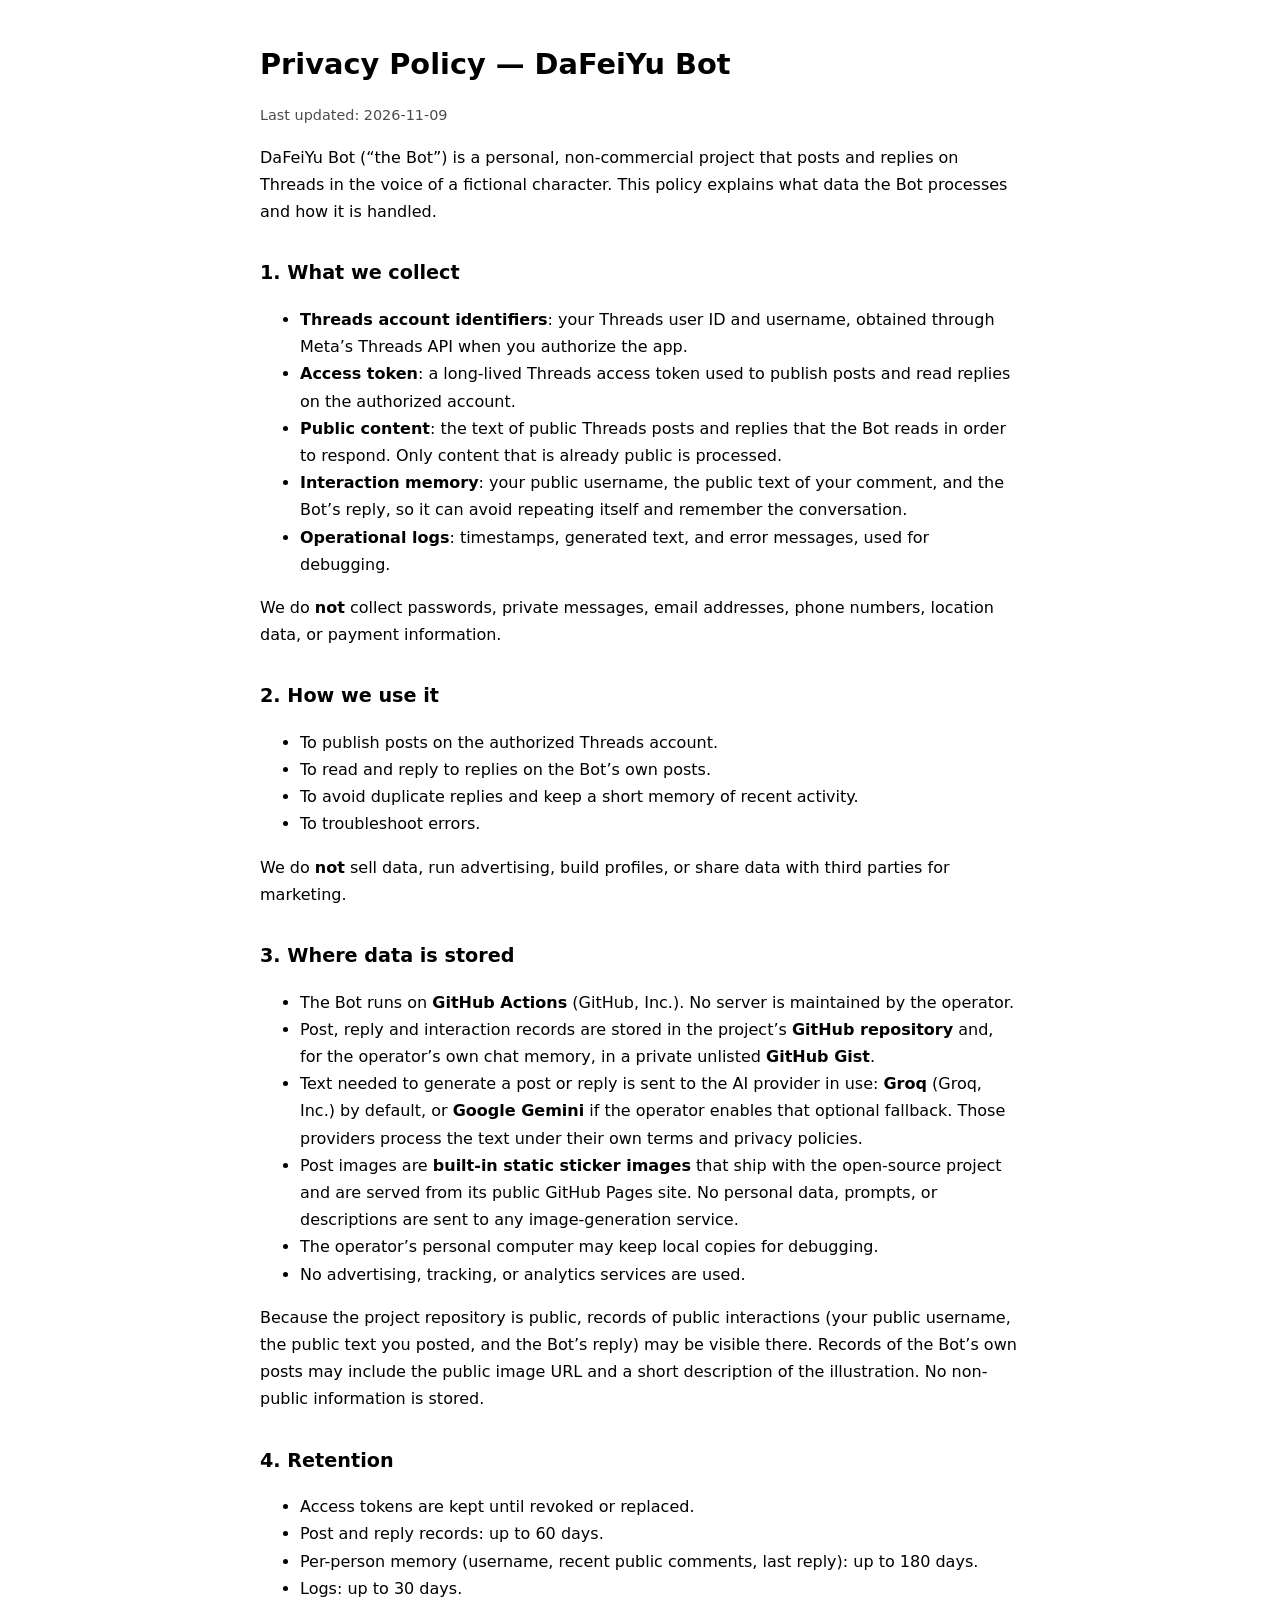
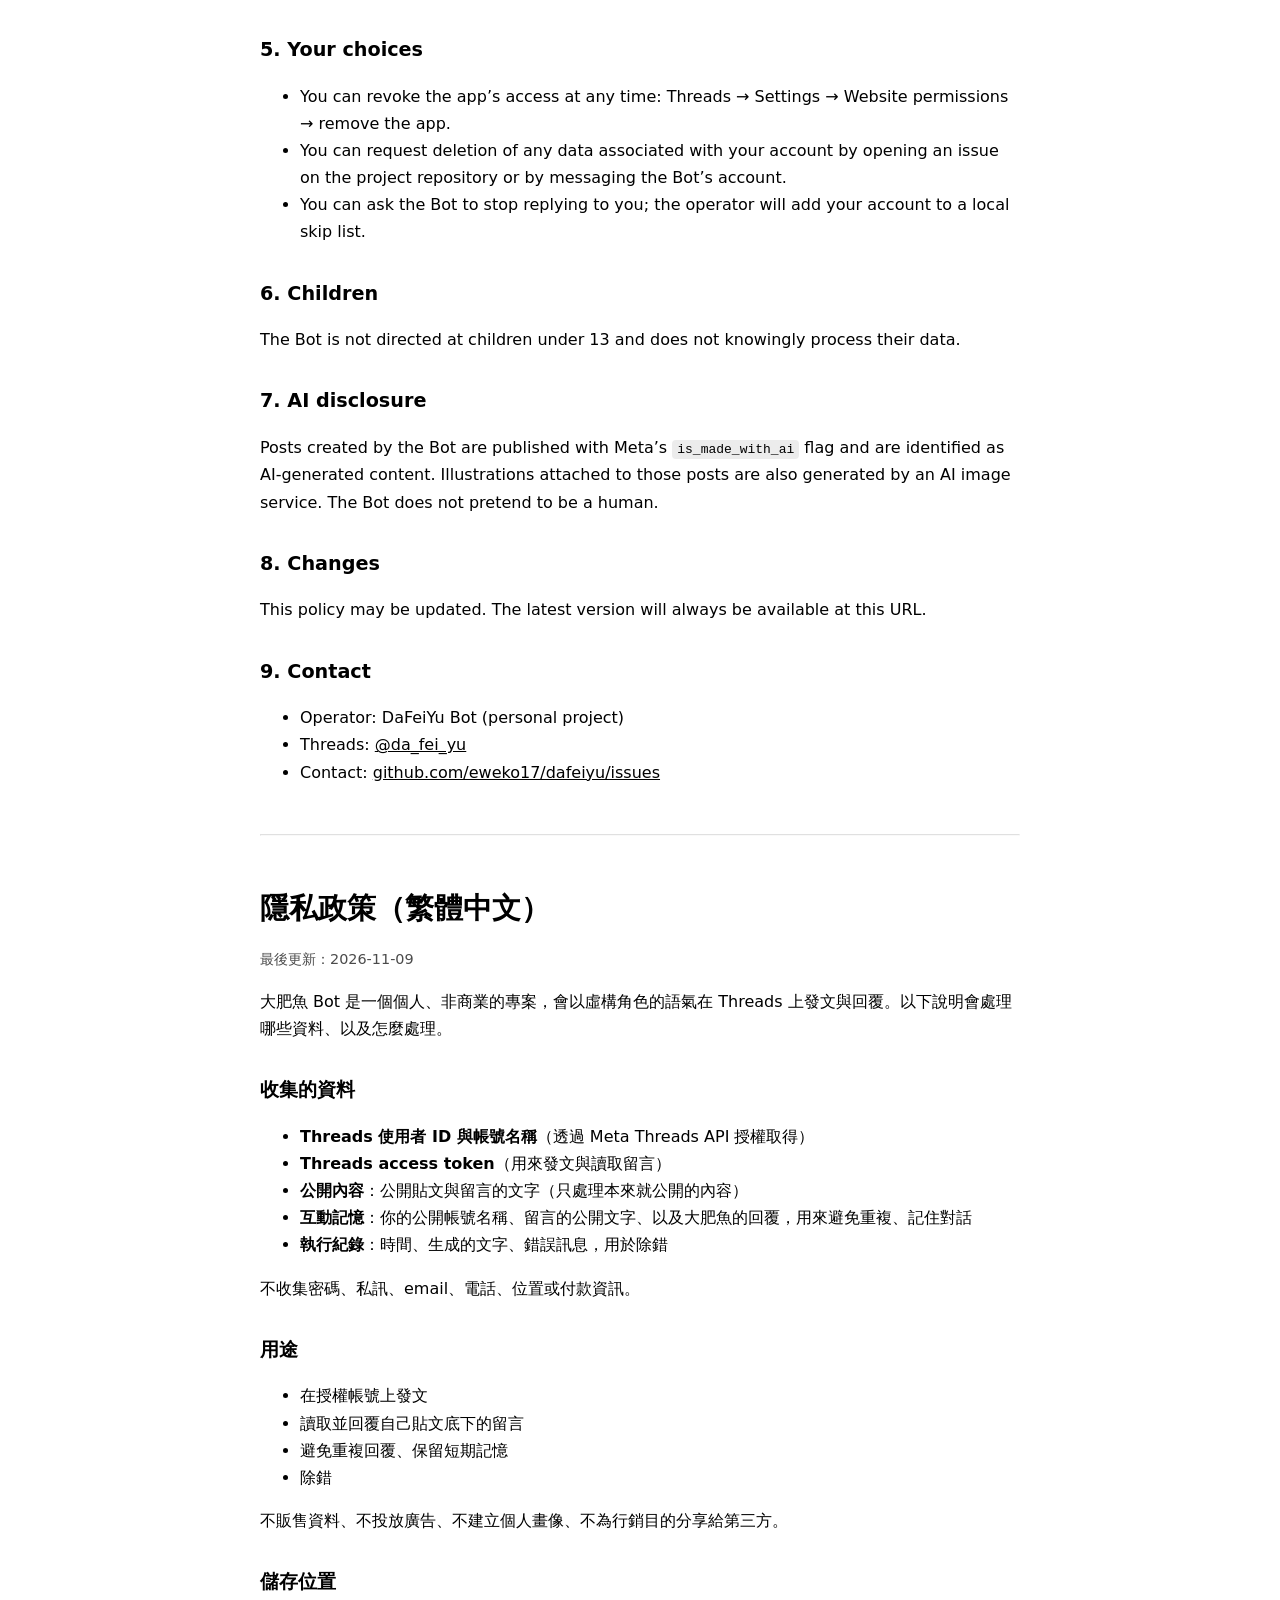
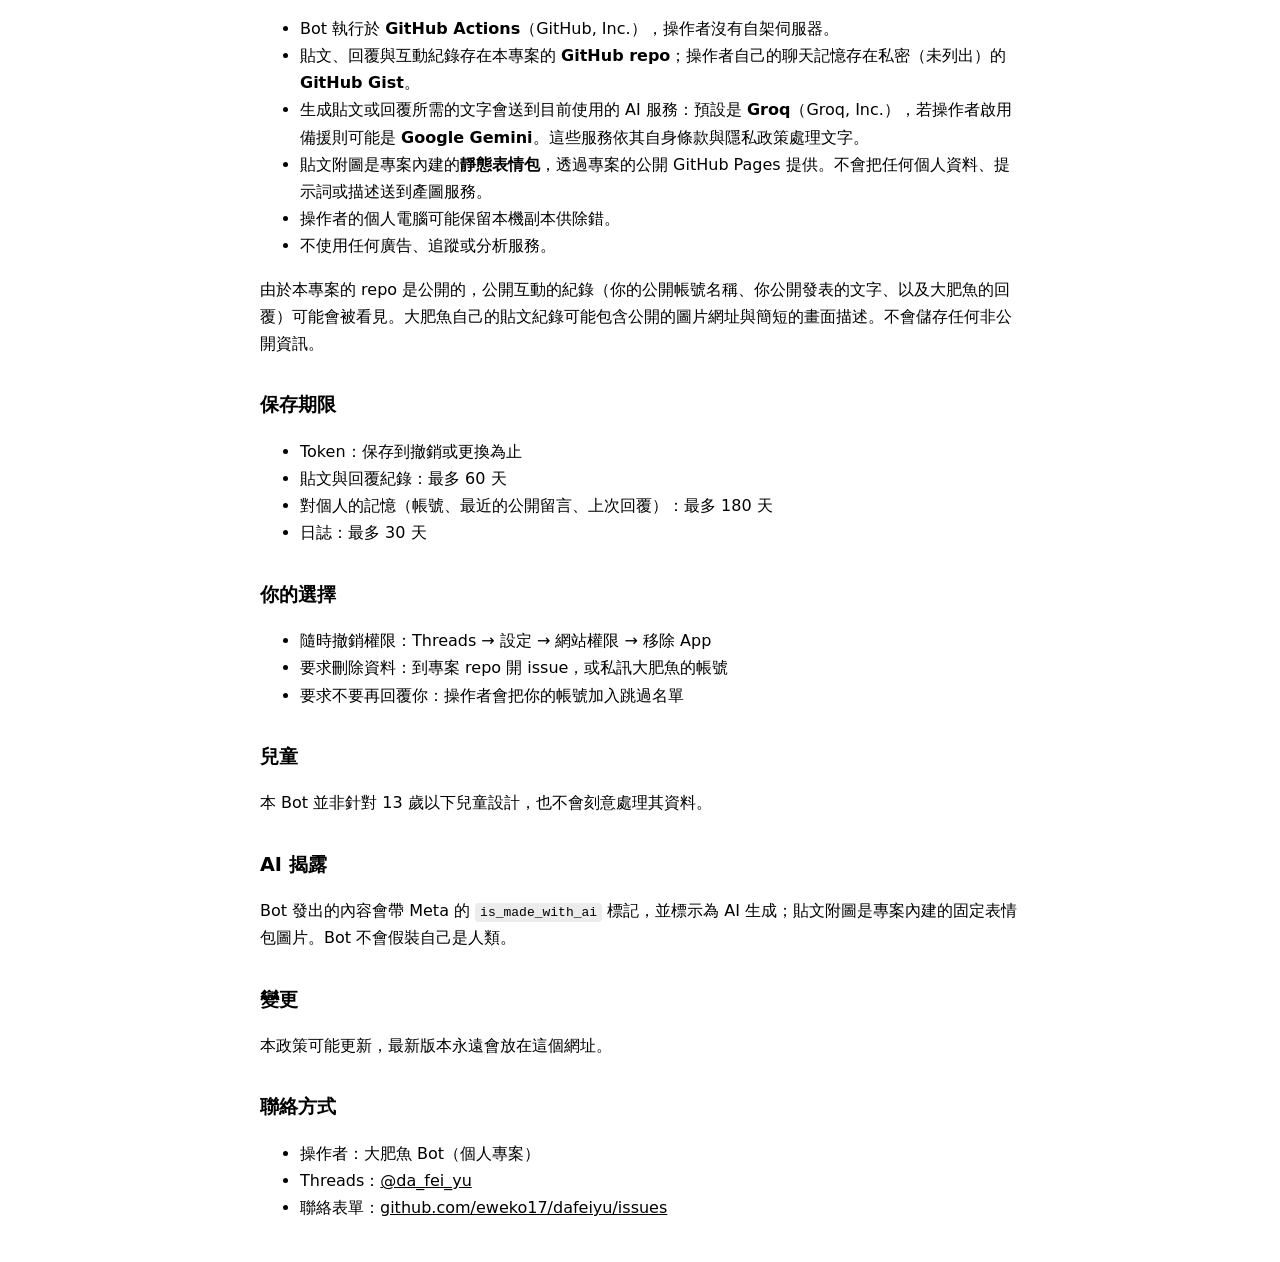
==== commit 1bce8931: "貼文配圖改用大肥魚表情包（最多兩張），並修正含中文的 bat 編碼問題" ====
--- a/docs/app-review/privacy-policy.html
+++ b/docs/app-review/privacy-policy.html
@@ -45,7 +45,7 @@
   <li>The Bot runs on <strong>GitHub Actions</strong> (GitHub, Inc.). No server is maintained by the operator.</li>
   <li>Post, reply and interaction records are stored in the project’s <strong>GitHub repository</strong> and, for the operator’s own chat memory, in a private unlisted <strong>GitHub Gist</strong>.</li>
   <li>Text needed to generate a post or reply is sent to the AI provider in use: <strong>Groq</strong> (Groq, Inc.) by default, or <strong>Google Gemini</strong> if the operator enables that optional fallback. Those providers process the text under their own terms and privacy policies.</li>
-  <li>A short English description of the desired illustration (no personal data) is sent to <strong>Pollinations</strong> (<a href="https://image.pollinations.ai">image.pollinations.ai</a>), a free image-generation service, to create an illustration for a post. Pollinations returns a public image URL that is attached to the post and may keep generated images on its own servers under its terms and privacy policy.</li>
+  <li>Post images are <strong>built-in static sticker images</strong> that ship with the open-source project and are served from its public GitHub Pages site. No personal data, prompts, or descriptions are sent to any image-generation service.</li>
   <li>The operator’s personal computer may keep local copies for debugging.</li>
   <li>No advertising, tracking, or analytics services are used.</li>
 </ul>
@@ -113,7 +113,7 @@
   <li>Bot 執行於 <strong>GitHub Actions</strong>（GitHub, Inc.），操作者沒有自架伺服器。</li>
   <li>貼文、回覆與互動紀錄存在本專案的 <strong>GitHub repo</strong>；操作者自己的聊天記憶存在私密（未列出）的 <strong>GitHub Gist</strong>。</li>
   <li>生成貼文或回覆所需的文字會送到目前使用的 AI 服務：預設是 <strong>Groq</strong>（Groq, Inc.），若操作者啟用備援則可能是 <strong>Google Gemini</strong>。這些服務依其自身條款與隱私政策處理文字。</li>
-  <li>貼文附圖會把一句英文畫面描述（不含個人資料）送到 <strong>Pollinations</strong>（<a href="https://image.pollinations.ai">image.pollinations.ai</a>）這個免費產圖服務，取得公開圖片網址後附在貼文上。Pollinations 可能依其條款與隱私政策在其伺服器保留生成的圖片。</li>
+  <li>貼文附圖是專案內建的<strong>靜態表情包</strong>，透過專案的公開 GitHub Pages 提供。不會把任何個人資料、提示詞或描述送到產圖服務。</li>
   <li>操作者的個人電腦可能保留本機副本供除錯。</li>
   <li>不使用任何廣告、追蹤或分析服務。</li>
 </ul>
@@ -138,7 +138,7 @@
 <p>本 Bot 並非針對 13 歲以下兒童設計，也不會刻意處理其資料。</p>
 
 <h2>AI 揭露</h2>
-<p>Bot 發出的內容會帶 Meta 的 <code>is_made_with_ai</code> 標記，並標示為 AI 生成；貼文附圖也是由 AI 產圖服務生成。Bot 不會假裝自己是人類。</p>
+<p>Bot 發出的內容會帶 Meta 的 <code>is_made_with_ai</code> 標記，並標示為 AI 生成；貼文附圖是專案內建的固定表情包圖片。Bot 不會假裝自己是人類。</p>
 
 <h2>變更</h2>
 <p>本政策可能更新，最新版本永遠會放在這個網址。</p>
